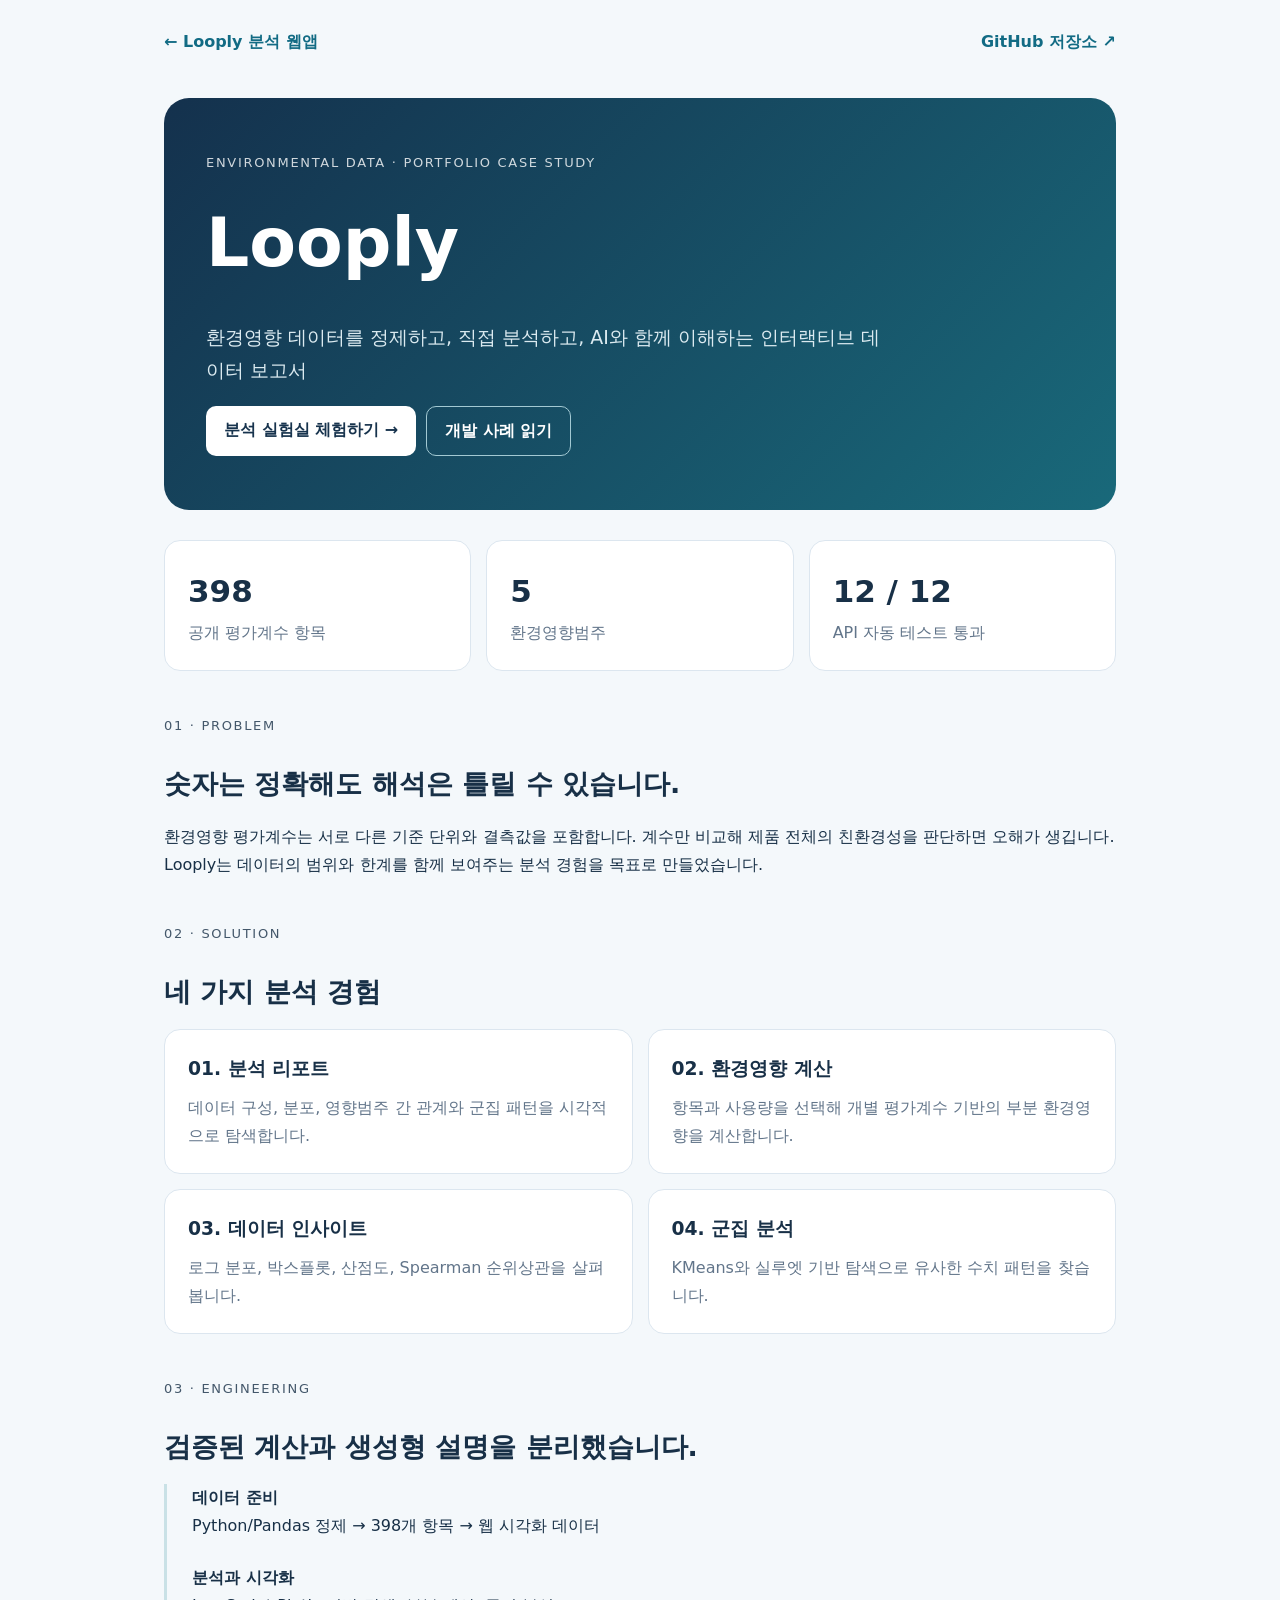
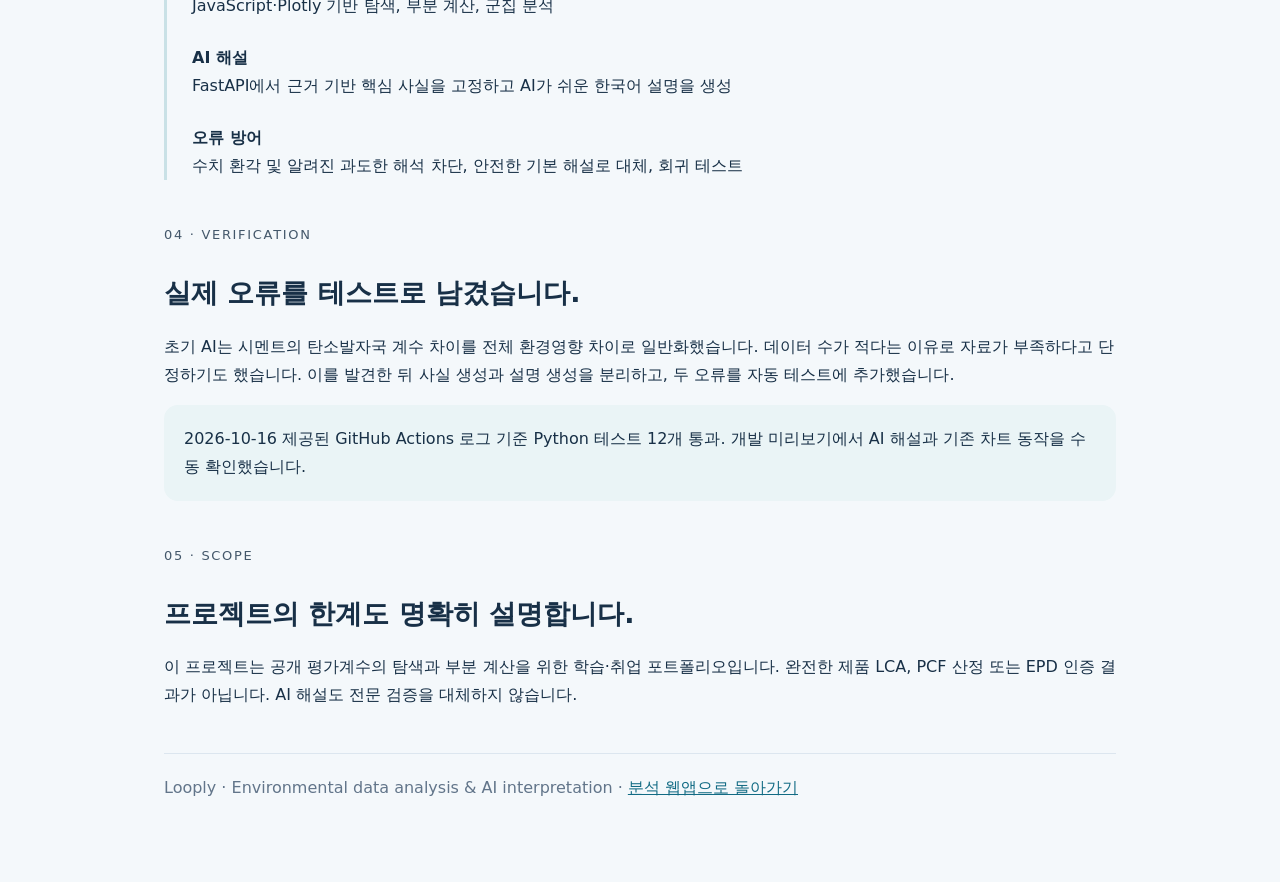
==== portfolio.html @ ebb0ac21 "feat: add recruiter-friendly Looply portfolio case study landing page" ====
<!doctype html><html lang="ko"><head><meta charset="utf-8"><meta name="viewport" content="width=device-width,initial-scale=1"><title>Looply | 프로젝트 소개</title><style>
:root{color-scheme:light;--ink:#183047;--muted:#62758a;--line:#dce6ef;--bg:#f4f8fb;--accent:#207d92}*{box-sizing:border-box}body{margin:0;background:var(--bg);color:var(--ink);font:16px/1.75 system-ui,'Malgun Gothic',sans-serif}main{max-width:1000px;margin:auto;padding:28px 24px 80px}a{color:#126b84}header{display:flex;align-items:center;justify-content:space-between;gap:14px;flex-wrap:wrap}header a{font-weight:700;text-decoration:none}.hero{margin:42px 0 30px;padding:54px 42px;border-radius:25px;background:linear-gradient(135deg,#14314d,#19697a);color:white}.eyebrow{font-size:13px;letter-spacing:.13em;text-transform:uppercase;opacity:.8}.hero h1{font-size:clamp(36px,6vw,68px);margin:8px 0}.hero p{font-size:19px;max-width:680px;color:#dbeaf0}.buttons{display:flex;gap:10px;flex-wrap:wrap}.buttons a{display:inline-block;border-radius:10px;padding:10px 18px;background:#fff;color:#17334d;text-decoration:none;font-weight:700}.buttons a.alt{background:transparent;border:1px solid #a3c9d3;color:white}.stats,.cards{display:grid;grid-template-columns:repeat(3,1fr);gap:15px}.stats div,.card{padding:23px;border:1px solid var(--line);background:white;border-radius:16px}.stats b{font-size:31px;display:block}.stats span,.muted{color:var(--muted)}section{margin:44px 0}h2{font-size:27px;margin-bottom:14px}.cards{grid-template-columns:repeat(2,1fr)}.card h3{margin:0 0 8px}.card p{margin:0;color:var(--muted)}.timeline{border-left:3px solid #c9e1e6;padding-left:25px}.timeline p{margin:0 0 24px}.notice{padding:20px;background:#eaf4f6;border-radius:14px}footer{border-top:1px solid var(--line);padding-top:20px;color:var(--muted)}@media(max-width:650px){.stats,.cards{grid-template-columns:1fr}.hero{padding:34px 24px}}
</style></head><body><main><header><a href="./index.html">← Looply 분석 웹앱</a><a href="https://github.com/goalbangg-prog/Looply-mini-LCA/tree/feature/ai-insights">GitHub 저장소 ↗</a></header>
<div class="hero"><div class="eyebrow">Environmental data · Portfolio case study</div><h1>Looply</h1><p>환경영향 데이터를 정제하고, 직접 분석하고, AI와 함께 이해하는 인터랙티브 데이터 보고서</p><div class="buttons"><a href="./index.html">분석 실험실 체험하기 →</a><a class="alt" href="https://github.com/goalbangg-prog/Looply-mini-LCA/blob/feature/ai-insights/docs/PORTFOLIO_CASE_STUDY.md">개발 사례 읽기</a></div></div>
<div class="stats"><div><b>398</b><span>공개 평가계수 항목</span></div><div><b>5</b><span>환경영향범주</span></div><div><b>12 / 12</b><span>API 자동 테스트 통과</span></div></div>
<section><div class="eyebrow">01 · Problem</div><h2>숫자는 정확해도 해석은 틀릴 수 있습니다.</h2><p>환경영향 평가계수는 서로 다른 기준 단위와 결측값을 포함합니다. 계수만 비교해 제품 전체의 친환경성을 판단하면 오해가 생깁니다. Looply는 데이터의 범위와 한계를 함께 보여주는 분석 경험을 목표로 만들었습니다.</p></section>
<section><div class="eyebrow">02 · Solution</div><h2>네 가지 분석 경험</h2><div class="cards"><div class="card"><h3>01. 분석 리포트</h3><p>데이터 구성, 분포, 영향범주 간 관계와 군집 패턴을 시각적으로 탐색합니다.</p></div><div class="card"><h3>02. 환경영향 계산</h3><p>항목과 사용량을 선택해 개별 평가계수 기반의 부분 환경영향을 계산합니다.</p></div><div class="card"><h3>03. 데이터 인사이트</h3><p>로그 분포, 박스플롯, 산점도, Spearman 순위상관을 살펴봅니다.</p></div><div class="card"><h3>04. 군집 분석</h3><p>KMeans와 실루엣 기반 탐색으로 유사한 수치 패턴을 찾습니다.</p></div></div></section>
<section><div class="eyebrow">03 · Engineering</div><h2>검증된 계산과 생성형 설명을 분리했습니다.</h2><div class="timeline"><p><strong>데이터 준비</strong><br>Python/Pandas 정제 → 398개 항목 → 웹 시각화 데이터</p><p><strong>분석과 시각화</strong><br>JavaScript·Plotly 기반 탐색, 부분 계산, 군집 분석</p><p><strong>AI 해설</strong><br>FastAPI에서 근거 기반 핵심 사실을 고정하고 AI가 쉬운 한국어 설명을 생성</p><p><strong>오류 방어</strong><br>수치 환각 및 알려진 과도한 해석 차단, 안전한 기본 해설로 대체, 회귀 테스트</p></div></section>
<section><div class="eyebrow">04 · Verification</div><h2>실제 오류를 테스트로 남겼습니다.</h2><p>초기 AI는 시멘트의 탄소발자국 계수 차이를 전체 환경영향 차이로 일반화했습니다. 데이터 수가 적다는 이유로 자료가 부족하다고 단정하기도 했습니다. 이를 발견한 뒤 사실 생성과 설명 생성을 분리하고, 두 오류를 자동 테스트에 추가했습니다.</p><div class="notice">2026-10-16 제공된 GitHub Actions 로그 기준 Python 테스트 12개 통과. 개발 미리보기에서 AI 해설과 기존 차트 동작을 수동 확인했습니다.</div></section>
<section><div class="eyebrow">05 · Scope</div><h2>프로젝트의 한계도 명확히 설명합니다.</h2><p>이 프로젝트는 공개 평가계수의 탐색과 부분 계산을 위한 학습·취업 포트폴리오입니다. 완전한 제품 LCA, PCF 산정 또는 EPD 인증 결과가 아닙니다. AI 해설도 전문 검증을 대체하지 않습니다.</p></section>
<footer>Looply · Environmental data analysis & AI interpretation · <a href="./index.html">분석 웹앱으로 돌아가기</a></footer></main></body></html>
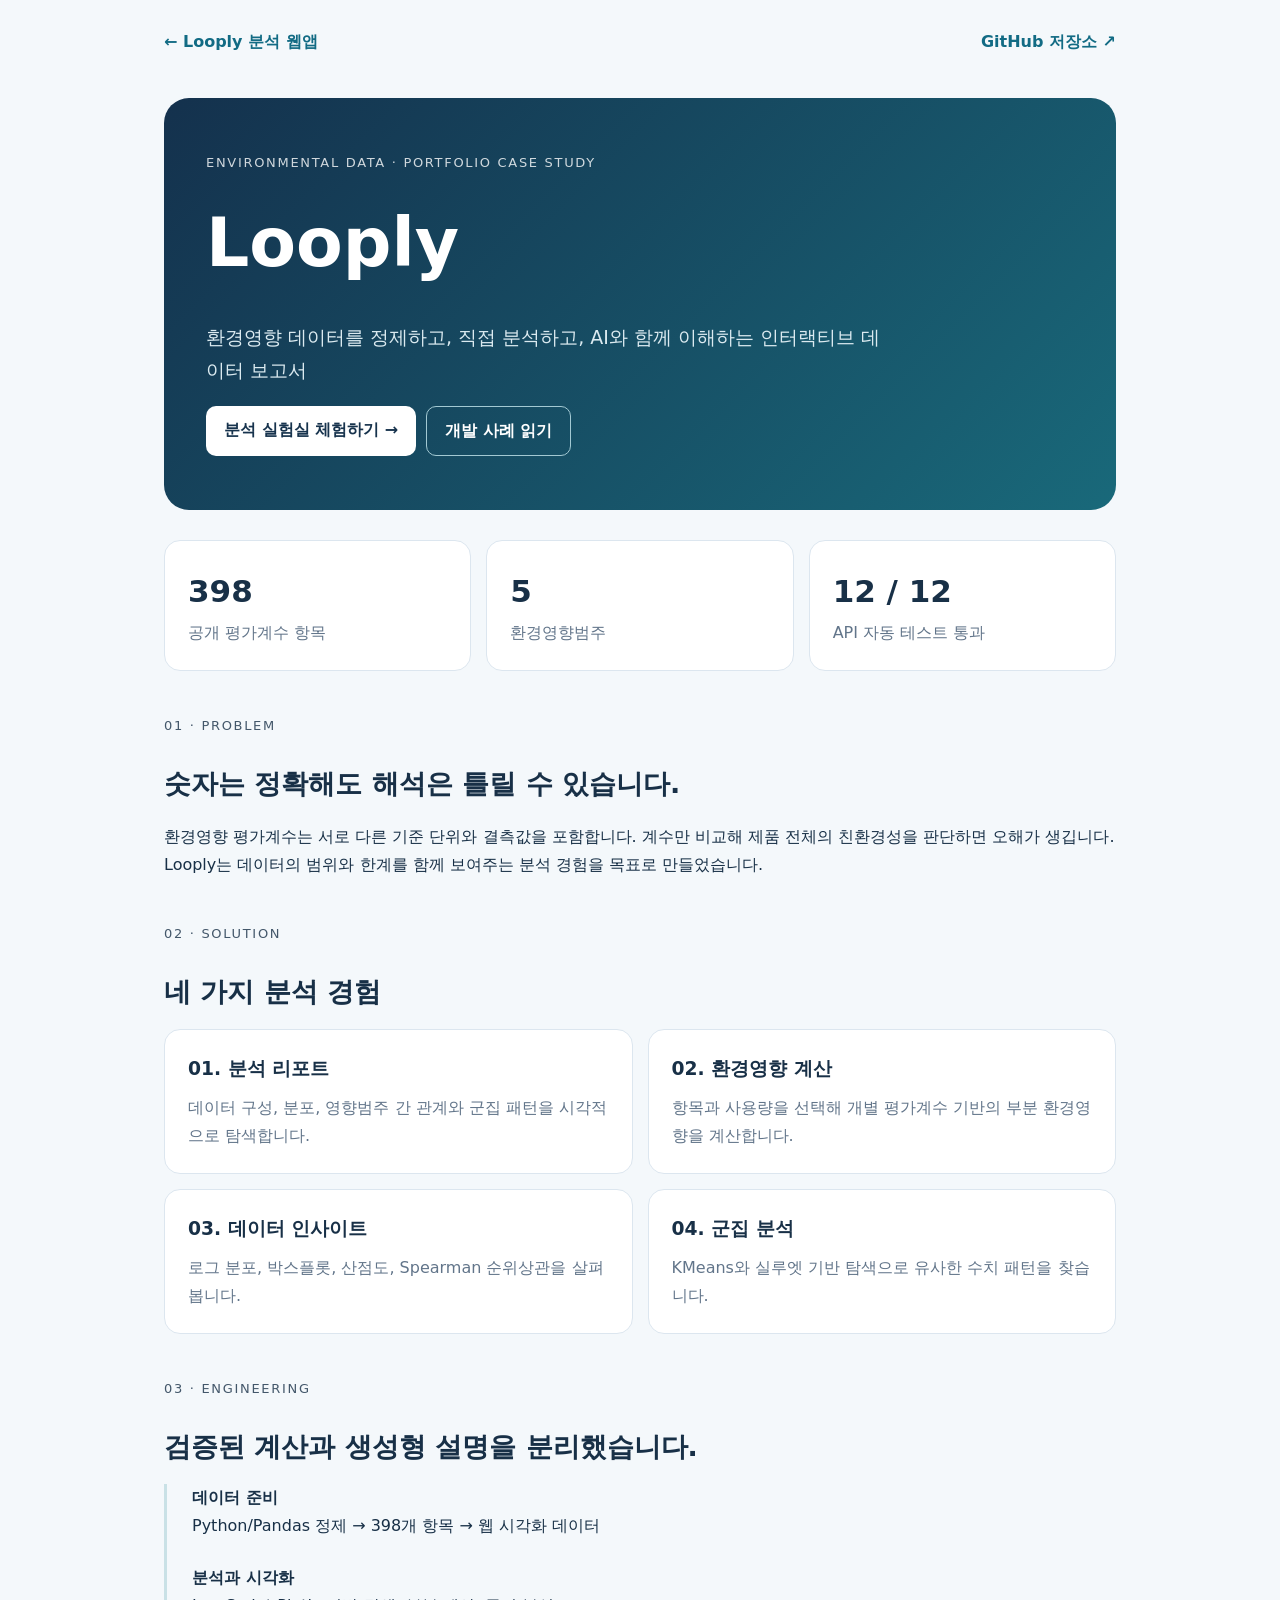
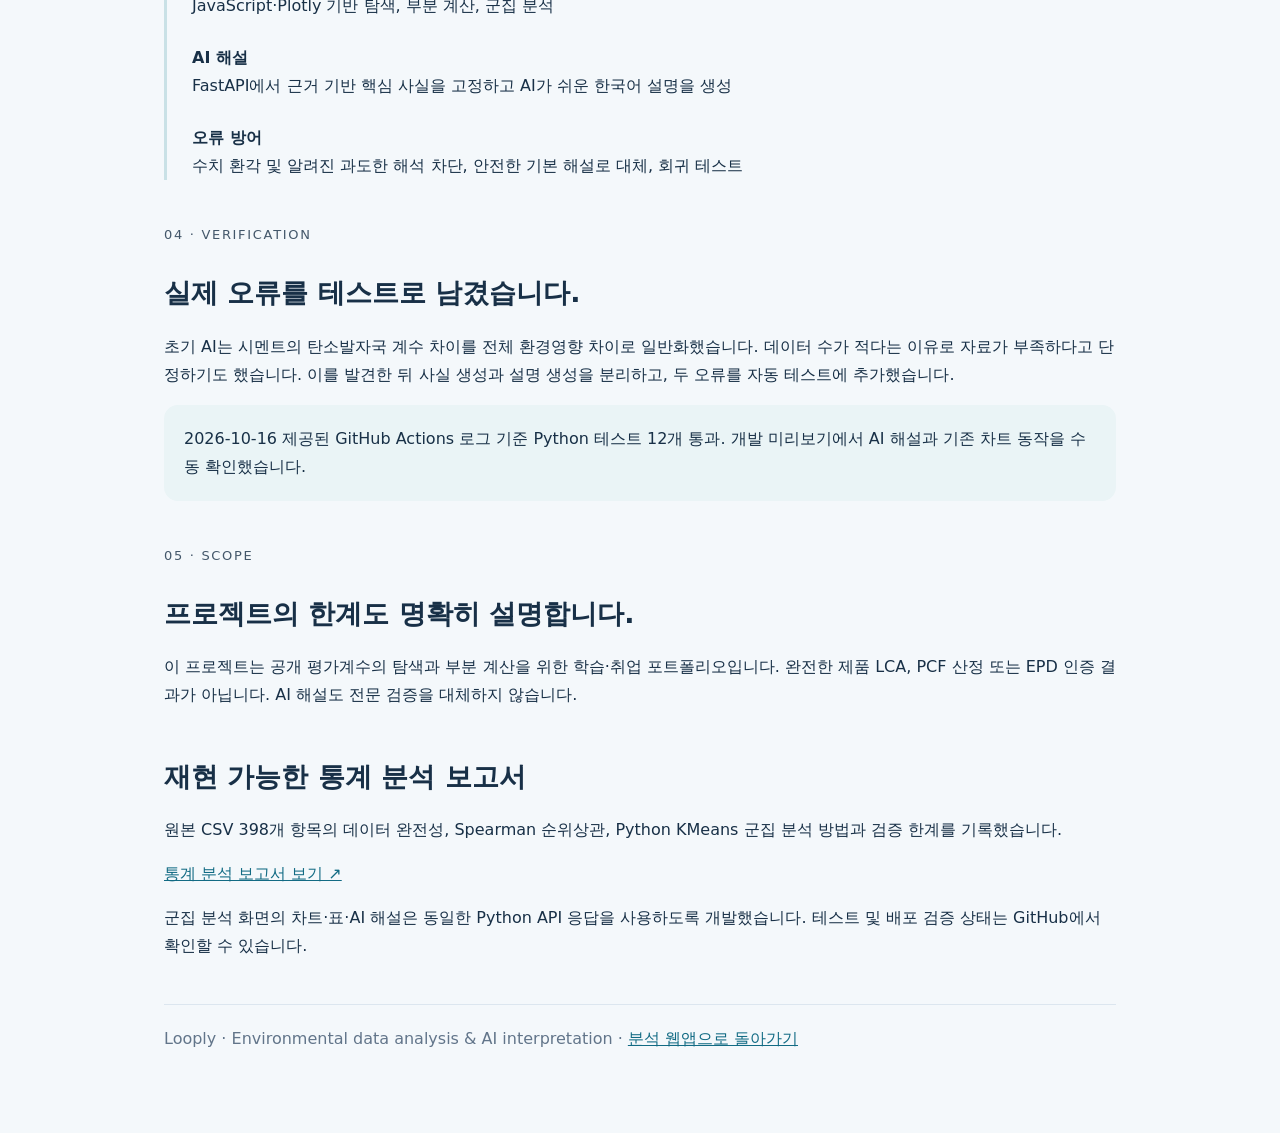
==== commit bd03713b: "docs(portfolio): link statistical analysis report and unified Python cluster view" ====
--- a/portfolio.html
+++ b/portfolio.html
@@ -8,4 +8,4 @@
 <section><div class="eyebrow">03 · Engineering</div><h2>검증된 계산과 생성형 설명을 분리했습니다.</h2><div class="timeline"><p><strong>데이터 준비</strong><br>Python/Pandas 정제 → 398개 항목 → 웹 시각화 데이터</p><p><strong>분석과 시각화</strong><br>JavaScript·Plotly 기반 탐색, 부분 계산, 군집 분석</p><p><strong>AI 해설</strong><br>FastAPI에서 근거 기반 핵심 사실을 고정하고 AI가 쉬운 한국어 설명을 생성</p><p><strong>오류 방어</strong><br>수치 환각 및 알려진 과도한 해석 차단, 안전한 기본 해설로 대체, 회귀 테스트</p></div></section>
 <section><div class="eyebrow">04 · Verification</div><h2>실제 오류를 테스트로 남겼습니다.</h2><p>초기 AI는 시멘트의 탄소발자국 계수 차이를 전체 환경영향 차이로 일반화했습니다. 데이터 수가 적다는 이유로 자료가 부족하다고 단정하기도 했습니다. 이를 발견한 뒤 사실 생성과 설명 생성을 분리하고, 두 오류를 자동 테스트에 추가했습니다.</p><div class="notice">2026-10-16 제공된 GitHub Actions 로그 기준 Python 테스트 12개 통과. 개발 미리보기에서 AI 해설과 기존 차트 동작을 수동 확인했습니다.</div></section>
 <section><div class="eyebrow">05 · Scope</div><h2>프로젝트의 한계도 명확히 설명합니다.</h2><p>이 프로젝트는 공개 평가계수의 탐색과 부분 계산을 위한 학습·취업 포트폴리오입니다. 완전한 제품 LCA, PCF 산정 또는 EPD 인증 결과가 아닙니다. AI 해설도 전문 검증을 대체하지 않습니다.</p></section>
-<footer>Looply · Environmental data analysis & AI interpretation · <a href="./index.html">분석 웹앱으로 돌아가기</a></footer></main></body></html>+<section><h2>재현 가능한 통계 분석 보고서</h2><p>원본 CSV 398개 항목의 데이터 완전성, Spearman 순위상관, Python KMeans 군집 분석 방법과 검증 한계를 기록했습니다.</p><p><a href="https://github.com/goalbangg-prog/Looply-mini-LCA/blob/feature/ai-insights/docs/STATISTICAL_ANALYSIS_REPORT.md">통계 분석 보고서 보기 ↗</a></p><p>군집 분석 화면의 차트·표·AI 해설은 동일한 Python API 응답을 사용하도록 개발했습니다. 테스트 및 배포 검증 상태는 GitHub에서 확인할 수 있습니다.</p></section><footer>Looply · Environmental data analysis & AI interpretation · <a href="./index.html">분석 웹앱으로 돌아가기</a></footer></main></body></html>
